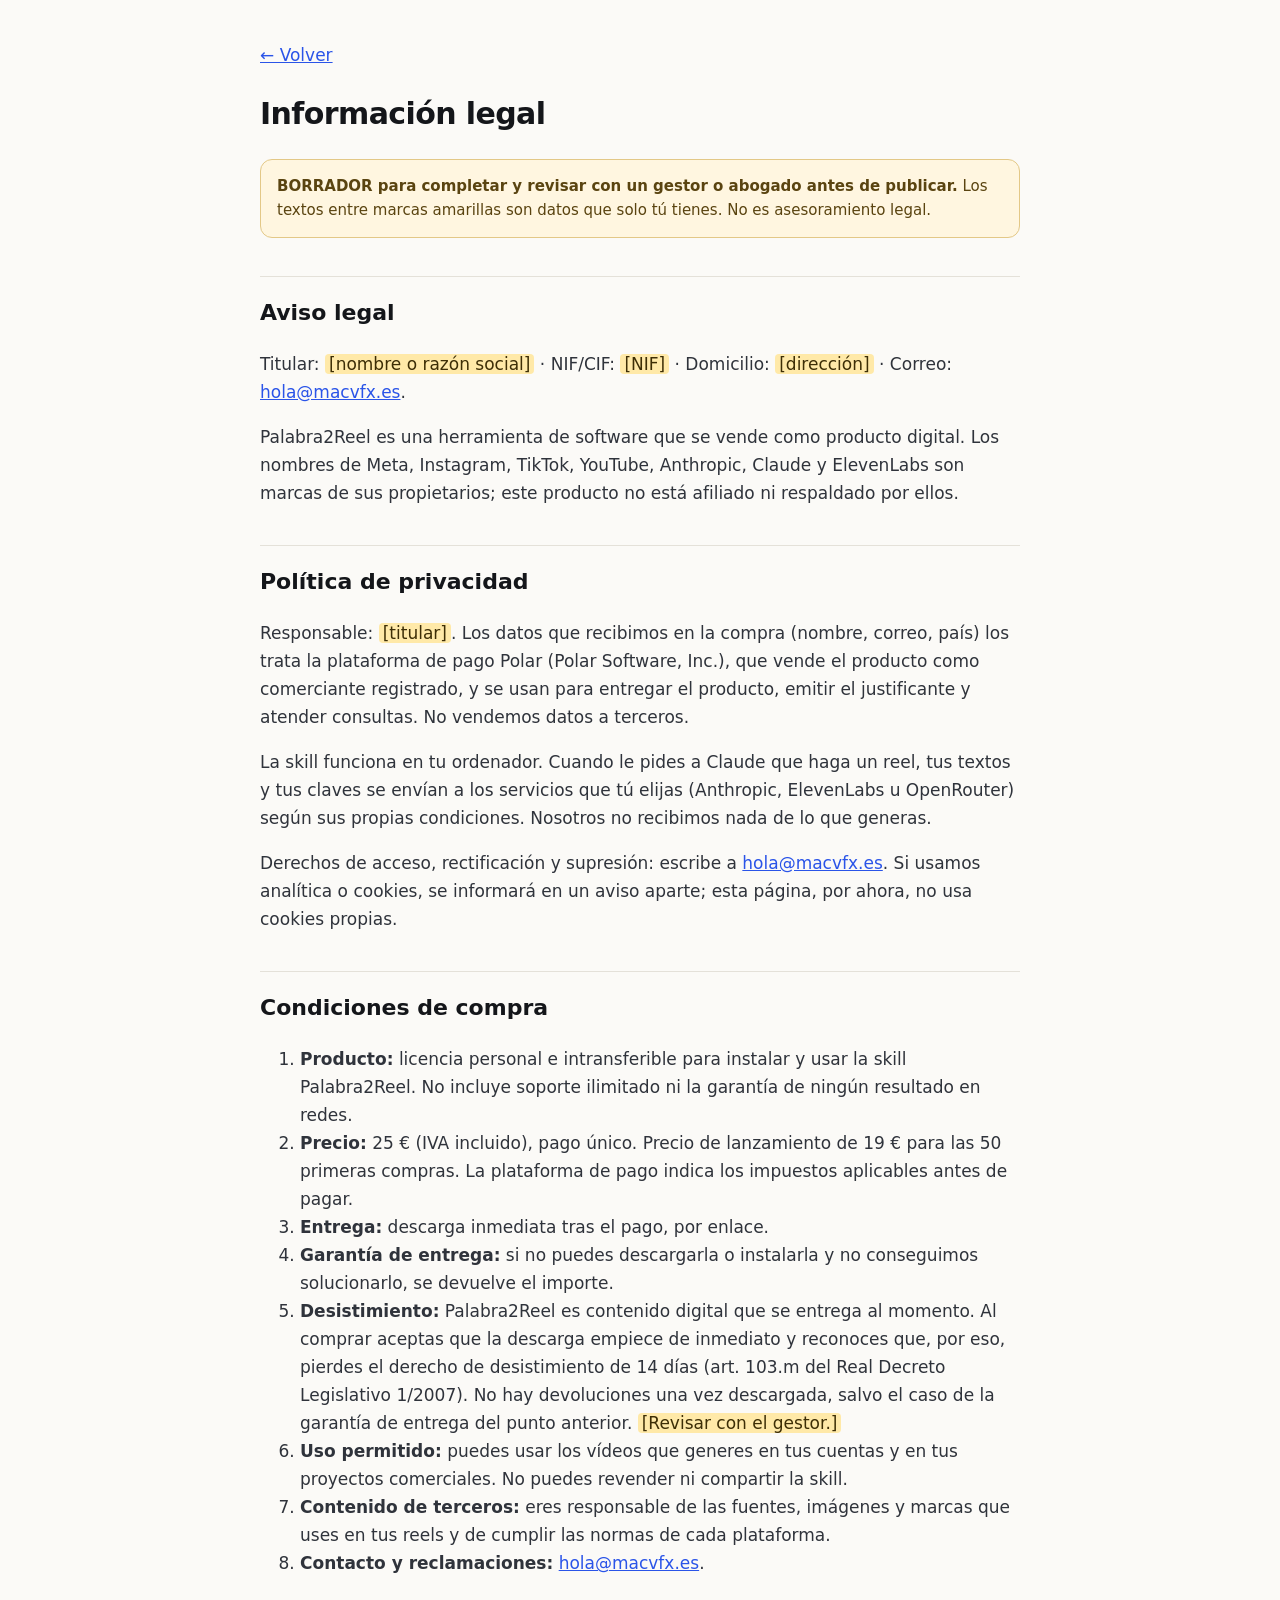
==== legal.html @ 4eb8d463 "Web de Palabra2Reel Co-Authored-By: Claude Opus 5.5 <noreply@anthropic.com>" ====
<!doctype html>
<html lang="es">
<head>
<meta charset="utf-8">
<meta name="viewport" content="width=device-width, initial-scale=1">
<meta name="robots" content="noindex">
<title>Información legal · Palabra2Reel</title>
<style>
:root{--bg:#fbfaf7;--txt:#14161a;--soft:#5d626c;--acc:#2a54e8;--line:#e4e1d9}
*{box-sizing:border-box}
body{margin:0;background:var(--bg);color:var(--txt);font:17px/1.65 system-ui,-apple-system,"Segoe UI",Roboto,sans-serif;padding:24px 16px 60px}
main{max-width:760px;margin:0 auto}
a{color:var(--acc)}
h1{font-size:30px;letter-spacing:-.02em}
h2{font-size:22px;margin-top:38px;padding-top:18px;border-top:1px solid var(--line)}
p,li{color:#2f333b}
.aviso{background:#fff6e0;border:1px solid #e3c887;border-radius:12px;padding:14px 16px;color:#5a4410;font-size:15px}
mark{background:#ffe9a8;color:#3d2e06;border-radius:4px;padding:0 4px}
</style>
</head>
<body>
<main>
<p><a href="index.html">← Volver</a></p>
<h1>Información legal</h1>
<p class="aviso"><b>BORRADOR para completar y revisar con un gestor o abogado antes de publicar.</b> Los textos entre marcas amarillas son datos que solo tú tienes. No es asesoramiento legal.</p>

<h2 id="aviso">Aviso legal</h2>
<p>Titular: <mark>[nombre o razón social]</mark> · NIF/CIF: <mark>[NIF]</mark> · Domicilio: <mark>[dirección]</mark> · Correo: <a href="mailto:hola@macvfx.es">hola@macvfx.es</a>.</p>
<p>Palabra2Reel es una herramienta de software que se vende como producto digital. Los nombres de Meta, Instagram, TikTok, YouTube, Anthropic, Claude y ElevenLabs son marcas de sus propietarios; este producto no está afiliado ni respaldado por ellos.</p>

<h2 id="privacidad">Política de privacidad</h2>
<p>Responsable: <mark>[titular]</mark>. Los datos que recibimos en la compra (nombre, correo, país) los trata la plataforma de pago Polar (Polar Software, Inc.), que vende el producto como comerciante registrado, y se usan para entregar el producto, emitir el justificante y atender consultas. No vendemos datos a terceros.</p>
<p>La skill funciona en tu ordenador. Cuando le pides a Claude que haga un reel, tus textos y tus claves se envían a los servicios que tú elijas (Anthropic, ElevenLabs u OpenRouter) según sus propias condiciones. Nosotros no recibimos nada de lo que generas.</p>
<p>Derechos de acceso, rectificación y supresión: escribe a <a href="mailto:hola@macvfx.es">hola@macvfx.es</a>. Si usamos analítica o cookies, se informará en un aviso aparte; esta página, por ahora, no usa cookies propias.</p>

<h2 id="condiciones">Condiciones de compra</h2>
<ol>
<li><b>Producto:</b> licencia personal e intransferible para instalar y usar la skill Palabra2Reel. No incluye soporte ilimitado ni la garantía de ningún resultado en redes.</li>
<li><b>Precio:</b> 25 € (IVA incluido), pago único. Precio de lanzamiento de 19 € para las 50 primeras compras. La plataforma de pago indica los impuestos aplicables antes de pagar.</li>
<li><b>Entrega:</b> descarga inmediata tras el pago, por enlace.</li>
<li><b>Garantía de entrega:</b> si no puedes descargarla o instalarla y no conseguimos solucionarlo, se devuelve el importe.</li>
<li><b>Desistimiento:</b> Palabra2Reel es contenido digital que se entrega al momento. Al comprar aceptas que la descarga empiece de inmediato y reconoces que, por eso, pierdes el derecho de desistimiento de 14 días (art. 103.m del Real Decreto Legislativo 1/2007). No hay devoluciones una vez descargada, salvo el caso de la garantía de entrega del punto anterior. <mark>[Revisar con el gestor.]</mark></li>
<li><b>Uso permitido:</b> puedes usar los vídeos que generes en tus cuentas y en tus proyectos comerciales. No puedes revender ni compartir la skill.</li>
<li><b>Contenido de terceros:</b> eres responsable de las fuentes, imágenes y marcas que uses en tus reels y de cumplir las normas de cada plataforma.</li>
<li><b>Contacto y reclamaciones:</b> <a href="mailto:hola@macvfx.es">hola@macvfx.es</a>.</li>
</ol>
</main>
</body>
</html>
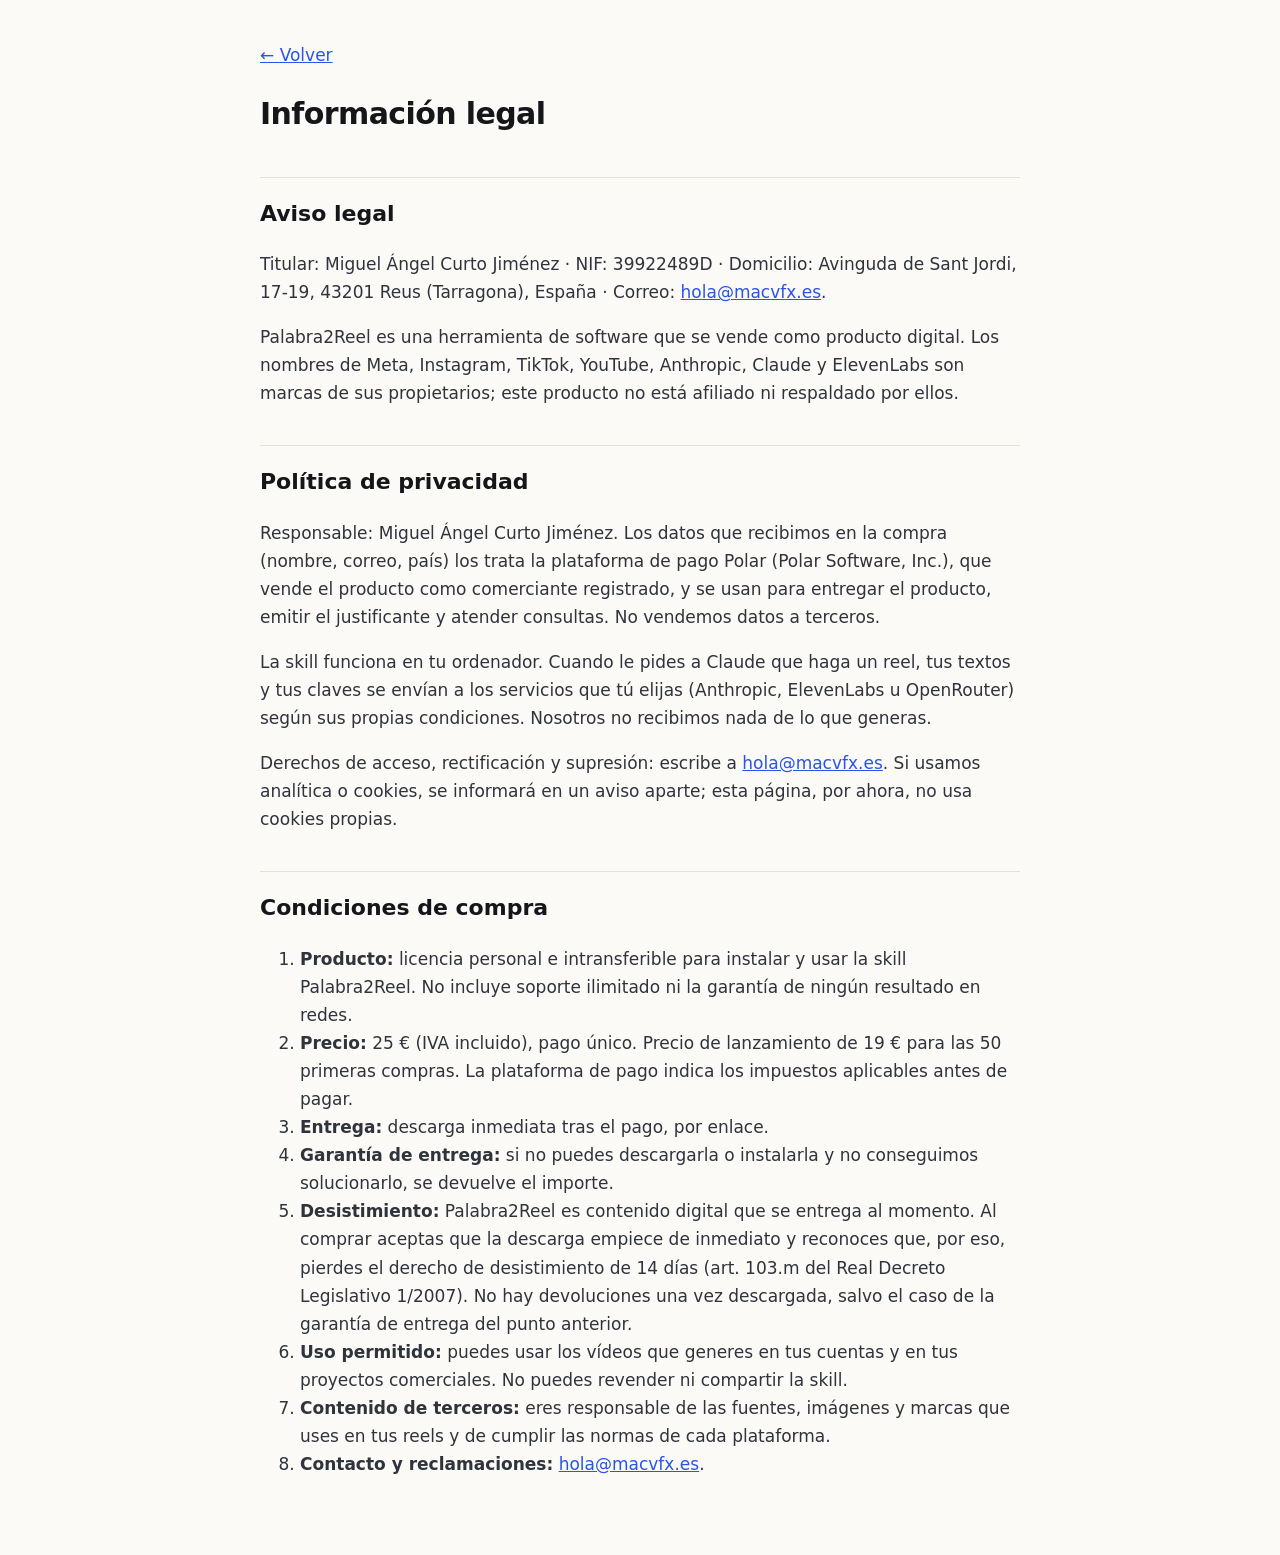
==== commit 3a160a24: "Aviso legal con datos del titular Co-Authored-By: Claude Opus 5.5 <noreply@anthropic.com>" ====
--- a/legal.html
+++ b/legal.html
@@ -22,14 +22,13 @@
 <main>
 <p><a href="index.html">← Volver</a></p>
 <h1>Información legal</h1>
-<p class="aviso"><b>BORRADOR para completar y revisar con un gestor o abogado antes de publicar.</b> Los textos entre marcas amarillas son datos que solo tú tienes. No es asesoramiento legal.</p>
 
 <h2 id="aviso">Aviso legal</h2>
-<p>Titular: <mark>[nombre o razón social]</mark> · NIF/CIF: <mark>[NIF]</mark> · Domicilio: <mark>[dirección]</mark> · Correo: <a href="mailto:hola@macvfx.es">hola@macvfx.es</a>.</p>
+<p>Titular: Miguel Ángel Curto Jiménez · NIF: 39922489D · Domicilio: Avinguda de Sant Jordi, 17-19, 43201 Reus (Tarragona), España · Correo: <a href="mailto:hola@macvfx.es">hola@macvfx.es</a>.</p>
 <p>Palabra2Reel es una herramienta de software que se vende como producto digital. Los nombres de Meta, Instagram, TikTok, YouTube, Anthropic, Claude y ElevenLabs son marcas de sus propietarios; este producto no está afiliado ni respaldado por ellos.</p>
 
 <h2 id="privacidad">Política de privacidad</h2>
-<p>Responsable: <mark>[titular]</mark>. Los datos que recibimos en la compra (nombre, correo, país) los trata la plataforma de pago Polar (Polar Software, Inc.), que vende el producto como comerciante registrado, y se usan para entregar el producto, emitir el justificante y atender consultas. No vendemos datos a terceros.</p>
+<p>Responsable: Miguel Ángel Curto Jiménez. Los datos que recibimos en la compra (nombre, correo, país) los trata la plataforma de pago Polar (Polar Software, Inc.), que vende el producto como comerciante registrado, y se usan para entregar el producto, emitir el justificante y atender consultas. No vendemos datos a terceros.</p>
 <p>La skill funciona en tu ordenador. Cuando le pides a Claude que haga un reel, tus textos y tus claves se envían a los servicios que tú elijas (Anthropic, ElevenLabs u OpenRouter) según sus propias condiciones. Nosotros no recibimos nada de lo que generas.</p>
 <p>Derechos de acceso, rectificación y supresión: escribe a <a href="mailto:hola@macvfx.es">hola@macvfx.es</a>. Si usamos analítica o cookies, se informará en un aviso aparte; esta página, por ahora, no usa cookies propias.</p>
 
@@ -39,7 +38,7 @@
 <li><b>Precio:</b> 25 € (IVA incluido), pago único. Precio de lanzamiento de 19 € para las 50 primeras compras. La plataforma de pago indica los impuestos aplicables antes de pagar.</li>
 <li><b>Entrega:</b> descarga inmediata tras el pago, por enlace.</li>
 <li><b>Garantía de entrega:</b> si no puedes descargarla o instalarla y no conseguimos solucionarlo, se devuelve el importe.</li>
-<li><b>Desistimiento:</b> Palabra2Reel es contenido digital que se entrega al momento. Al comprar aceptas que la descarga empiece de inmediato y reconoces que, por eso, pierdes el derecho de desistimiento de 14 días (art. 103.m del Real Decreto Legislativo 1/2007). No hay devoluciones una vez descargada, salvo el caso de la garantía de entrega del punto anterior. <mark>[Revisar con el gestor.]</mark></li>
+<li><b>Desistimiento:</b> Palabra2Reel es contenido digital que se entrega al momento. Al comprar aceptas que la descarga empiece de inmediato y reconoces que, por eso, pierdes el derecho de desistimiento de 14 días (art. 103.m del Real Decreto Legislativo 1/2007). No hay devoluciones una vez descargada, salvo el caso de la garantía de entrega del punto anterior.</li>
 <li><b>Uso permitido:</b> puedes usar los vídeos que generes en tus cuentas y en tus proyectos comerciales. No puedes revender ni compartir la skill.</li>
 <li><b>Contenido de terceros:</b> eres responsable de las fuentes, imágenes y marcas que uses en tus reels y de cumplir las normas de cada plataforma.</li>
 <li><b>Contacto y reclamaciones:</b> <a href="mailto:hola@macvfx.es">hola@macvfx.es</a>.</li>
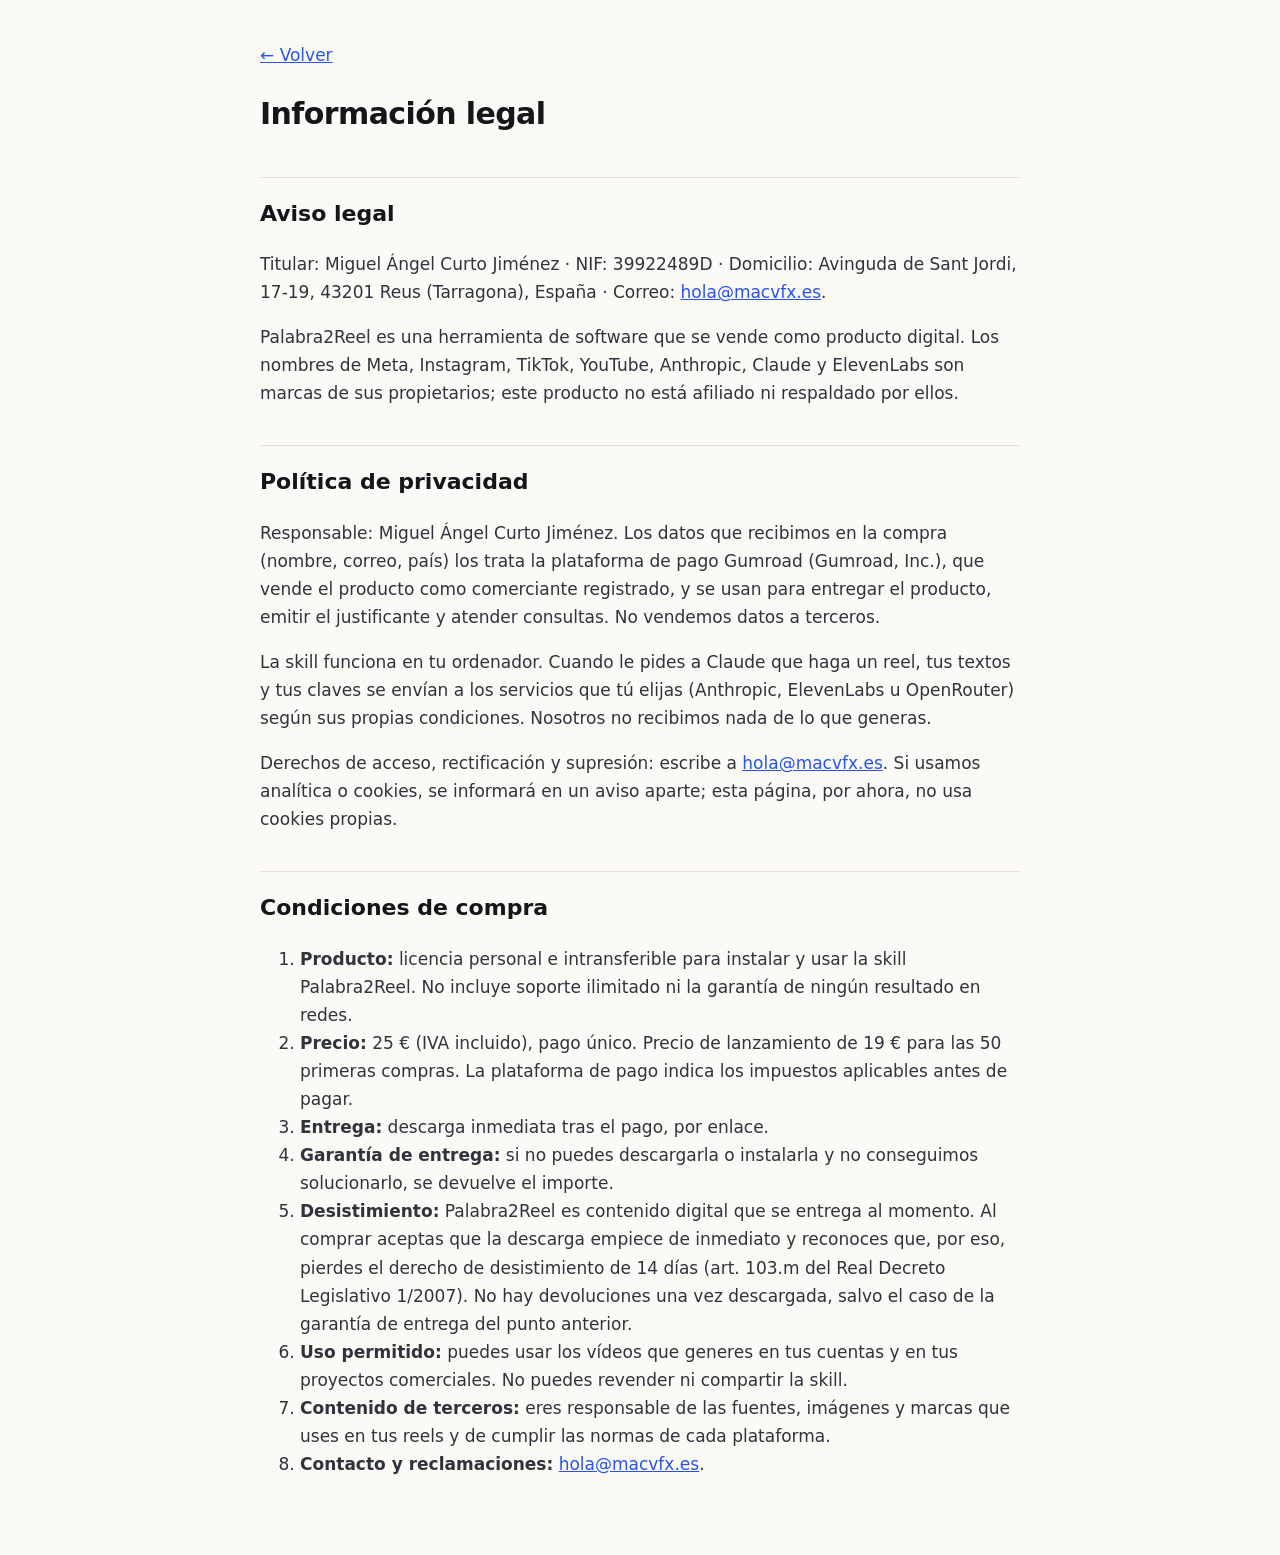
==== commit 752e436b: "Compra por Gumroad Co-Authored-By: Claude Opus 5.5 <noreply@anthropic.com>" ====
--- a/legal.html
+++ b/legal.html
@@ -28,7 +28,7 @@
 <p>Palabra2Reel es una herramienta de software que se vende como producto digital. Los nombres de Meta, Instagram, TikTok, YouTube, Anthropic, Claude y ElevenLabs son marcas de sus propietarios; este producto no está afiliado ni respaldado por ellos.</p>
 
 <h2 id="privacidad">Política de privacidad</h2>
-<p>Responsable: Miguel Ángel Curto Jiménez. Los datos que recibimos en la compra (nombre, correo, país) los trata la plataforma de pago Polar (Polar Software, Inc.), que vende el producto como comerciante registrado, y se usan para entregar el producto, emitir el justificante y atender consultas. No vendemos datos a terceros.</p>
+<p>Responsable: Miguel Ángel Curto Jiménez. Los datos que recibimos en la compra (nombre, correo, país) los trata la plataforma de pago Gumroad (Gumroad, Inc.), que vende el producto como comerciante registrado, y se usan para entregar el producto, emitir el justificante y atender consultas. No vendemos datos a terceros.</p>
 <p>La skill funciona en tu ordenador. Cuando le pides a Claude que haga un reel, tus textos y tus claves se envían a los servicios que tú elijas (Anthropic, ElevenLabs u OpenRouter) según sus propias condiciones. Nosotros no recibimos nada de lo que generas.</p>
 <p>Derechos de acceso, rectificación y supresión: escribe a <a href="mailto:hola@macvfx.es">hola@macvfx.es</a>. Si usamos analítica o cookies, se informará en un aviso aparte; esta página, por ahora, no usa cookies propias.</p>
 
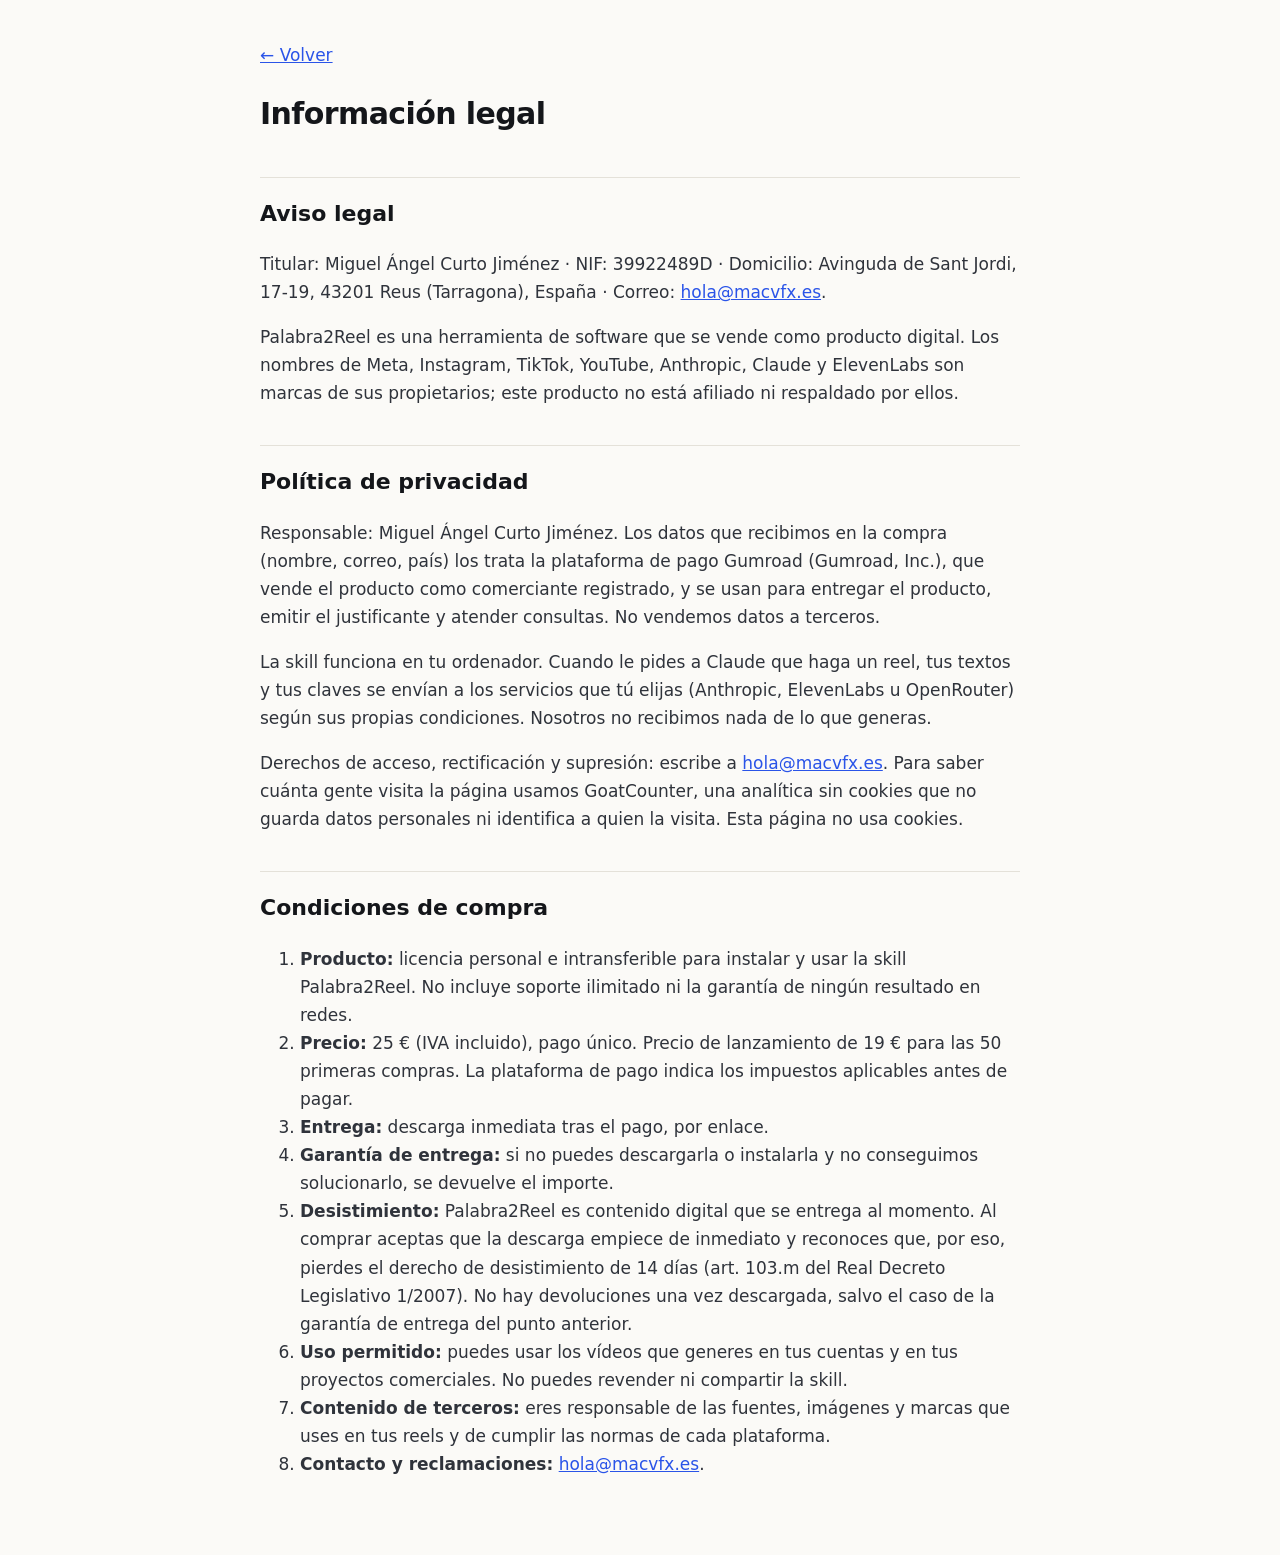
==== commit a08b2a77: "Medición sin cookies con GoatCounter (visitas y clics en Comprar) Co-Authored-By: Claude Opus 5.5 <n" ====
--- a/legal.html
+++ b/legal.html
@@ -30,7 +30,7 @@
 <h2 id="privacidad">Política de privacidad</h2>
 <p>Responsable: Miguel Ángel Curto Jiménez. Los datos que recibimos en la compra (nombre, correo, país) los trata la plataforma de pago Gumroad (Gumroad, Inc.), que vende el producto como comerciante registrado, y se usan para entregar el producto, emitir el justificante y atender consultas. No vendemos datos a terceros.</p>
 <p>La skill funciona en tu ordenador. Cuando le pides a Claude que haga un reel, tus textos y tus claves se envían a los servicios que tú elijas (Anthropic, ElevenLabs u OpenRouter) según sus propias condiciones. Nosotros no recibimos nada de lo que generas.</p>
-<p>Derechos de acceso, rectificación y supresión: escribe a <a href="mailto:hola@macvfx.es">hola@macvfx.es</a>. Si usamos analítica o cookies, se informará en un aviso aparte; esta página, por ahora, no usa cookies propias.</p>
+<p>Derechos de acceso, rectificación y supresión: escribe a <a href="mailto:hola@macvfx.es">hola@macvfx.es</a>. Para saber cuánta gente visita la página usamos GoatCounter, una analítica sin cookies que no guarda datos personales ni identifica a quien la visita. Esta página no usa cookies.</p>
 
 <h2 id="condiciones">Condiciones de compra</h2>
 <ol>
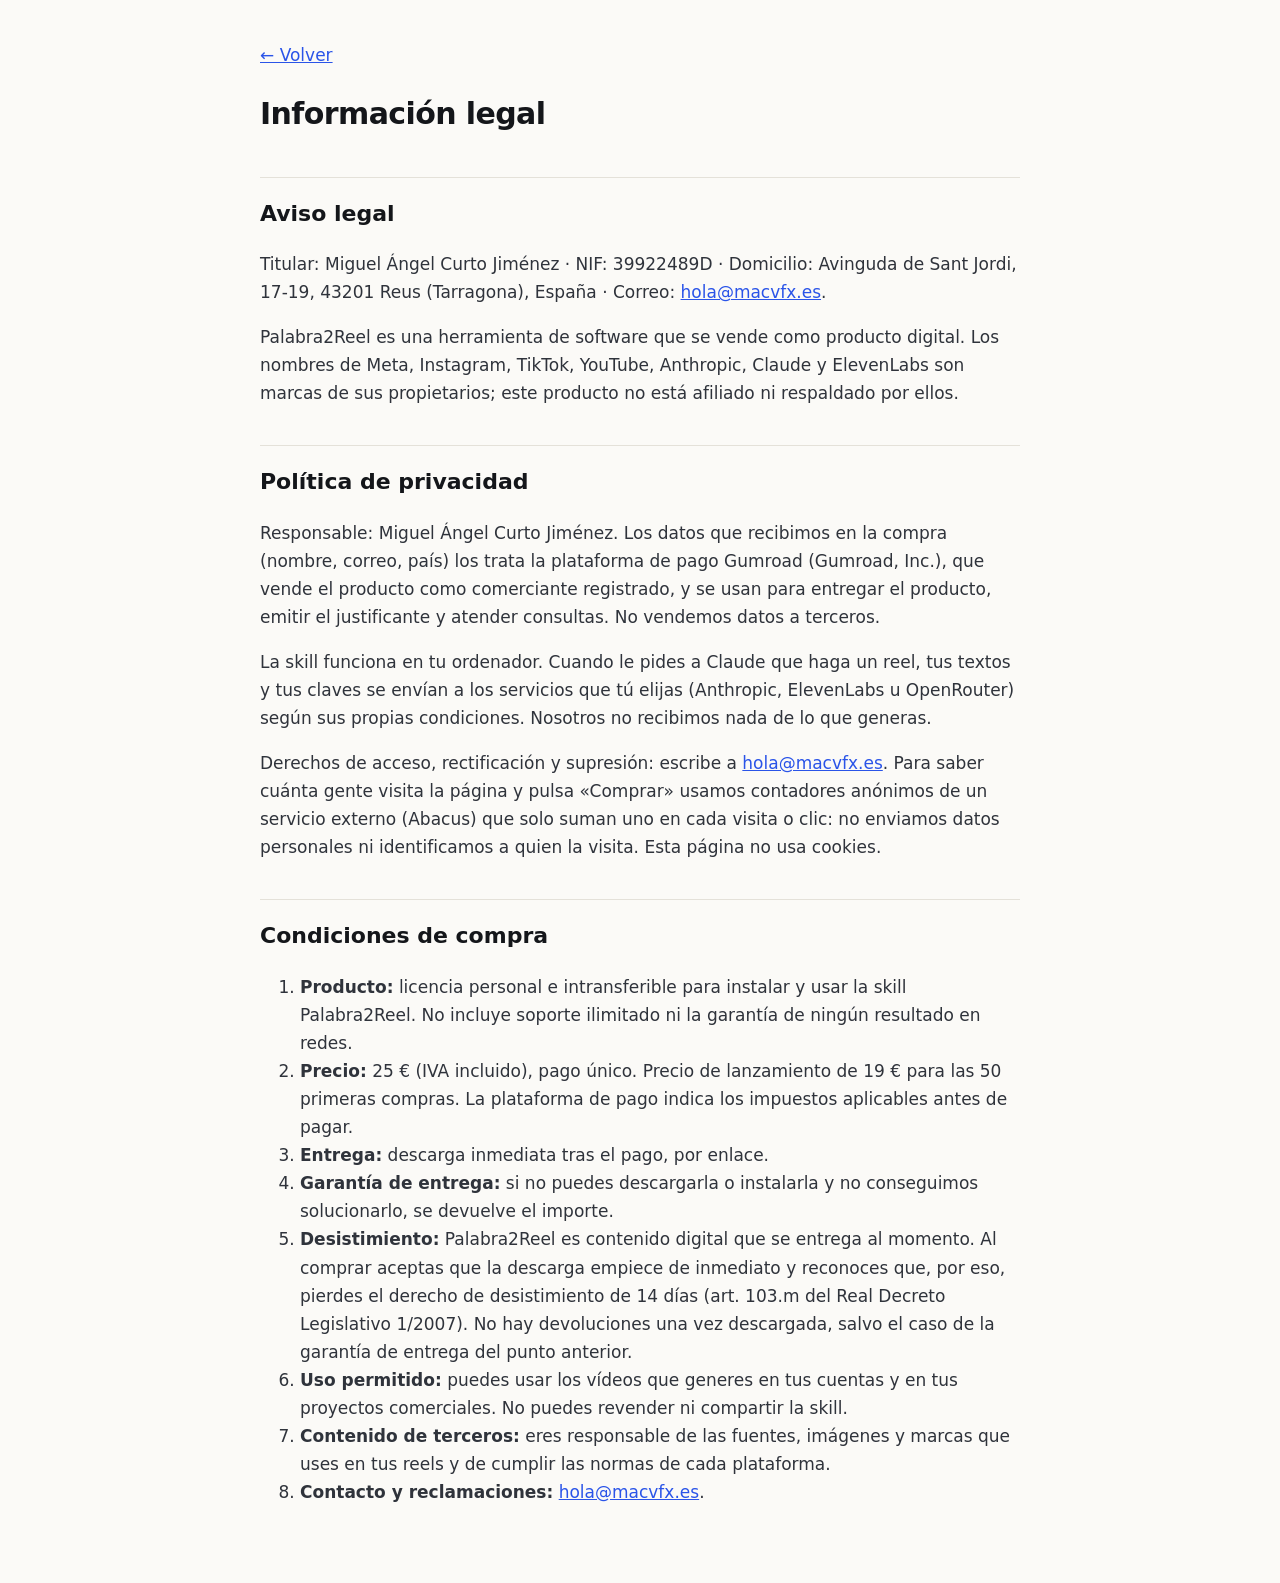
==== commit d577acef: "Contadores propios sin registro en lugar de GoatCounter Co-Authored-By: Claude Opus 5.5 <noreply@ant" ====
--- a/legal.html
+++ b/legal.html
@@ -30,7 +30,7 @@
 <h2 id="privacidad">Política de privacidad</h2>
 <p>Responsable: Miguel Ángel Curto Jiménez. Los datos que recibimos en la compra (nombre, correo, país) los trata la plataforma de pago Gumroad (Gumroad, Inc.), que vende el producto como comerciante registrado, y se usan para entregar el producto, emitir el justificante y atender consultas. No vendemos datos a terceros.</p>
 <p>La skill funciona en tu ordenador. Cuando le pides a Claude que haga un reel, tus textos y tus claves se envían a los servicios que tú elijas (Anthropic, ElevenLabs u OpenRouter) según sus propias condiciones. Nosotros no recibimos nada de lo que generas.</p>
-<p>Derechos de acceso, rectificación y supresión: escribe a <a href="mailto:hola@macvfx.es">hola@macvfx.es</a>. Para saber cuánta gente visita la página usamos GoatCounter, una analítica sin cookies que no guarda datos personales ni identifica a quien la visita. Esta página no usa cookies.</p>
+<p>Derechos de acceso, rectificación y supresión: escribe a <a href="mailto:hola@macvfx.es">hola@macvfx.es</a>. Para saber cuánta gente visita la página y pulsa «Comprar» usamos contadores anónimos de un servicio externo (Abacus) que solo suman uno en cada visita o clic: no enviamos datos personales ni identificamos a quien la visita. Esta página no usa cookies.</p>
 
 <h2 id="condiciones">Condiciones de compra</h2>
 <ol>
